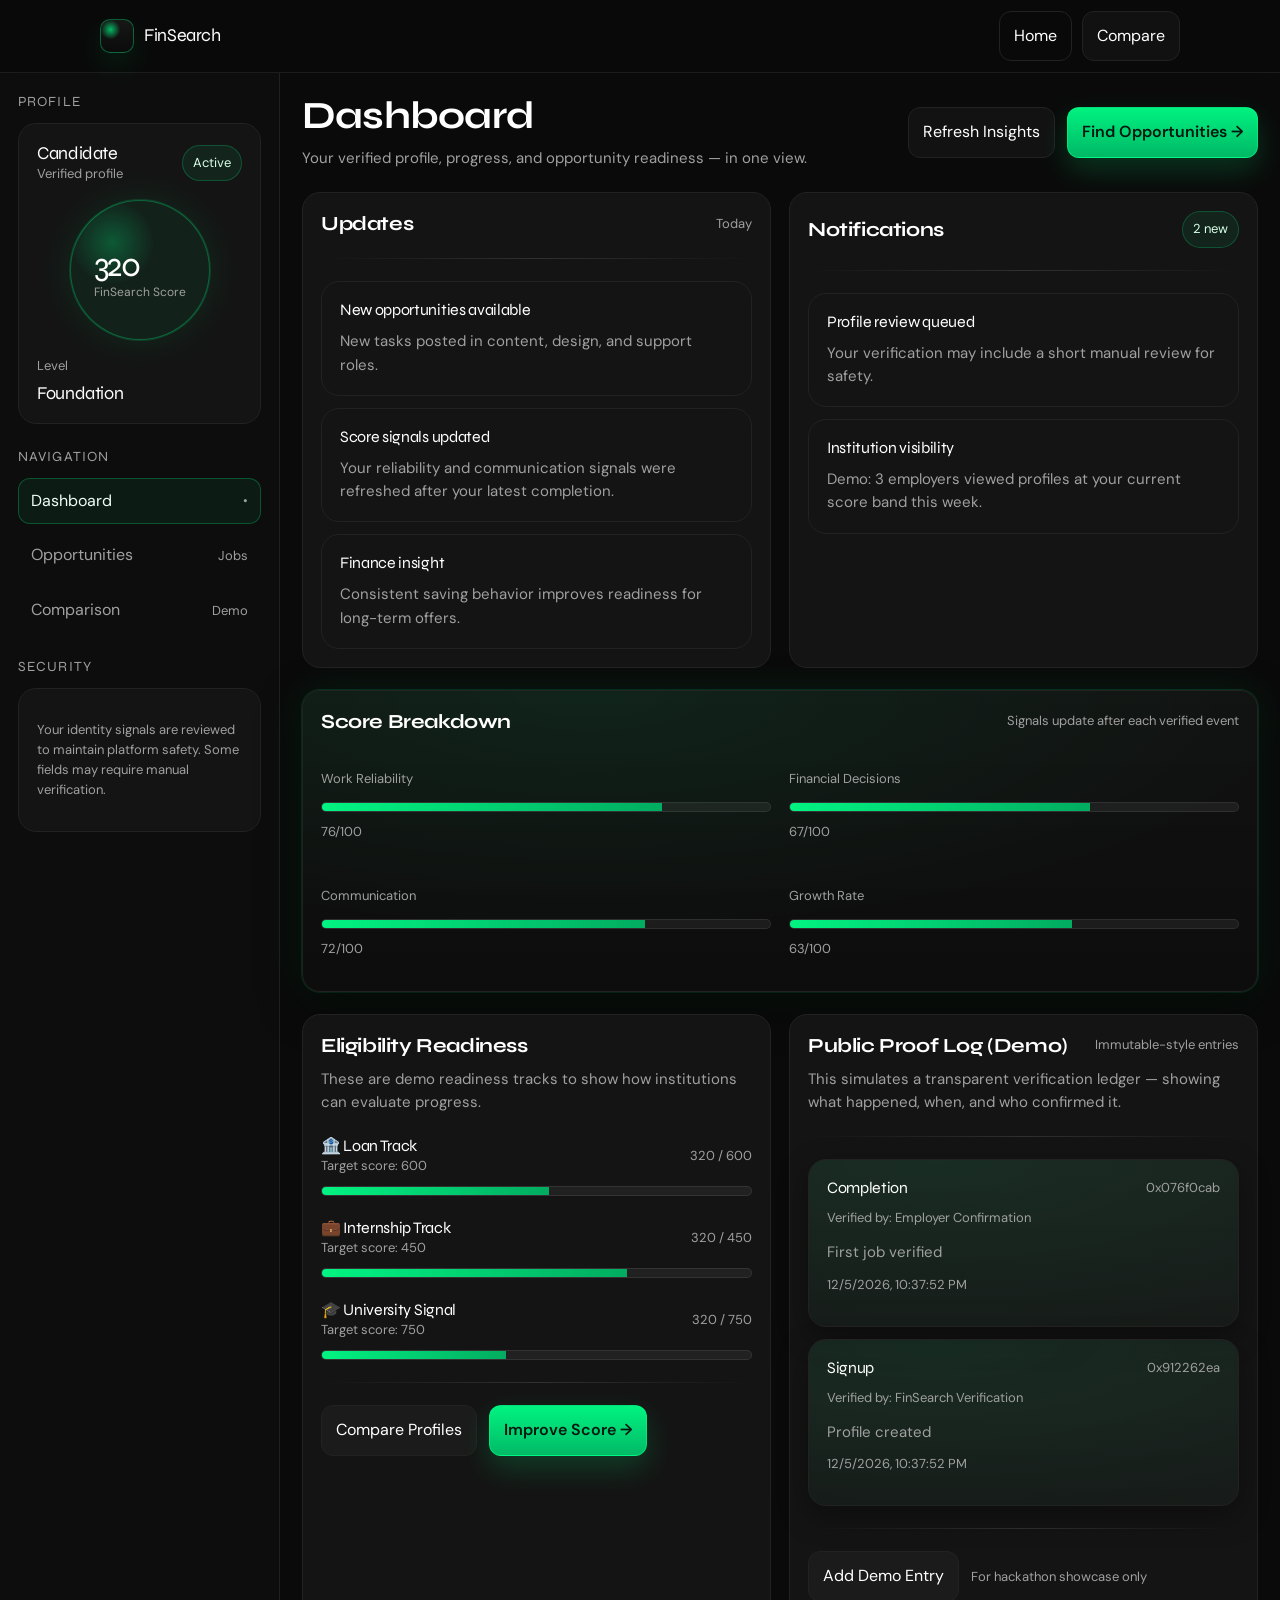
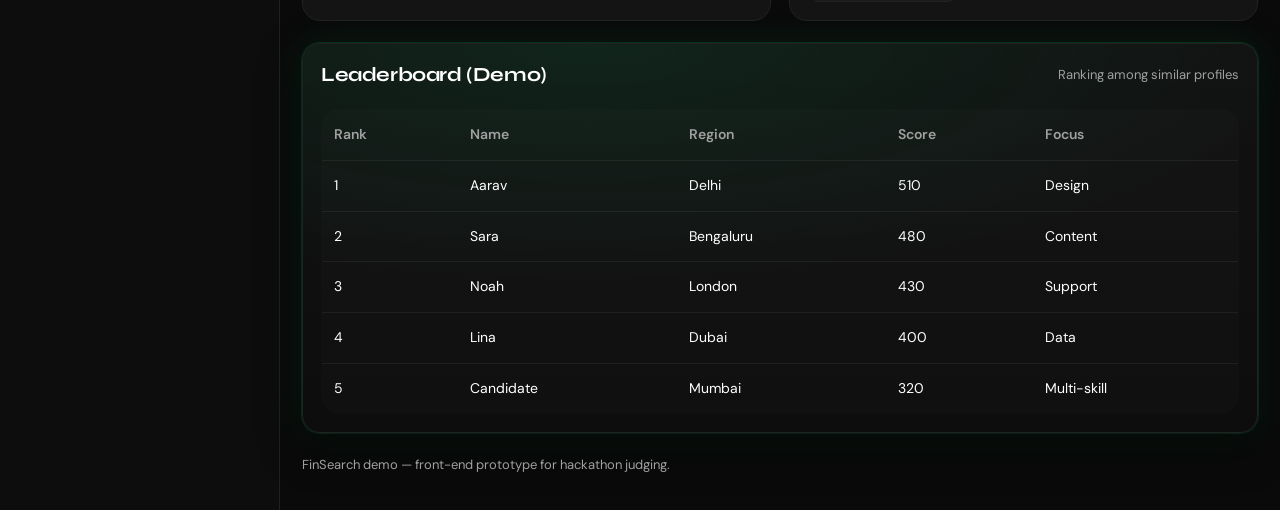
==== pages/dashboard.html @ dffbdb9d "Initial project setup and core structure" ====
<!DOCTYPE html>
<html lang="en">
<head>
  <meta charset="UTF-8" />
  <title>FinSearch — Dashboard</title>
  <meta name="viewport" content="width=device-width, initial-scale=1.0" />

  <!-- Fonts -->
  <link href="https://fonts.googleapis.com/css2?family=Syne:wght@700;800&family=DM+Sans:wght@400;500&display=swap" rel="stylesheet">

  <!-- Global CSS -->
  <link rel="stylesheet" href="../css/style.css">
</head>

<body class="page">

  <!-- ================= NAVBAR ================= -->
  <header class="navbar">
    <div class="container inner">
      <div class="brand">
        <div class="brand-mark"></div>
        <span>FinSearch</span>
      </div>

      <div class="nav-actions">
        <a class="btn ghost" href="../index.html">Home</a>
        <a class="btn" href="comparison.html">Compare</a>
      </div>
    </div>
  </header>

  <!-- ================= APP SHELL ================= -->
  <div class="app">

    <!-- ========== SIDEBAR ========== -->
    <aside class="sidebar">
      <p class="side-title">Profile</p>

      <div class="card simple">
        <div class="space-between">
          <div>
            <div class="h3" style="font-size:18px;" id="userName">User</div>
            <div class="small" id="userMeta">Verified profile</div>
          </div>
          <span class="badge">Active</span>
        </div>

        <div class="center mt-16">
          <div class="score-ring">
            <div>
              <div class="val" id="scoreVal">0</div>
              <div class="lbl">FinSearch Score</div>
            </div>
          </div>
        </div>

        <div class="mt-16">
          <div class="small">Level</div>
          <div class="h3" style="font-size:18px; margin-top:6px;" id="levelText">Foundation</div>
        </div>
      </div>

      <div class="mt-22">
        <p class="side-title">Navigation</p>
        <div class="side-nav">
          <a class="side-link active" href="dashboard.html">
            <span>Dashboard</span><span class="small">•</span>
          </a>
          <a class="side-link" href="job-match.html">
            <span>Opportunities</span><span class="small">Jobs</span>
          </a>
          <a class="side-link" href="comparison.html">
            <span>Comparison</span><span class="small">Demo</span>
          </a>
        </div>
      </div>

      <div class="mt-22">
        <p class="side-title">Security</p>
        <div class="card simple">
          <p class="small">
            Your identity signals are reviewed to maintain platform safety.
            Some fields may require manual verification.
          </p>
        </div>
      </div>
    </aside>

    <!-- ========== MAIN CONTENT ========== -->
    <main class="main">
      <div class="space-between">
        <div>
          <h1 class="h2">Dashboard</h1>
          <p class="p mt-10">Your verified profile, progress, and opportunity readiness — in one view.</p>
        </div>
        <div class="row">
          <button class="btn" id="refreshBtn">Refresh Insights</button>
          <a class="btn primary" href="job-match.html">Find Opportunities →</a>
        </div>
      </div>

      <!-- TOP GRID -->
      <div class="grid grid-2 mt-22">

        <!-- NEWS / FEED -->
        <div class="card simple">
          <div class="space-between">
            <h3 class="h3">Updates</h3>
            <span class="small">Today</span>
          </div>

          <div class="divider"></div>

          <div class="grid" style="gap:12px;" id="feed">
            <!-- Feed items inserted by JS -->
          </div>
        </div>

        <!-- NOTIFICATIONS -->
        <div class="card simple">
          <div class="space-between">
            <h3 class="h3">Notifications</h3>
            <span class="badge" id="notifCount">0 new</span>
          </div>

          <div class="divider"></div>

          <div class="grid" style="gap:12px;" id="notifs">
            <!-- Notifications inserted by JS -->
          </div>
        </div>

      </div>

      <!-- SCORE BREAKDOWN -->
      <div class="card glow mt-22">
        <div class="space-between">
          <h3 class="h3">Score Breakdown</h3>
          <span class="small">Signals update after each verified event</span>
        </div>

        <div class="grid grid-2 mt-22">
          <div>
            <p class="small">Work Reliability</p>
            <div class="progress mt-10"><span id="b1"></span></div>
            <p class="small mt-10" id="b1t">0/100</p>
          </div>

          <div>
            <p class="small">Financial Decisions</p>
            <div class="progress mt-10"><span id="b2"></span></div>
            <p class="small mt-10" id="b2t">0/100</p>
          </div>

          <div>
            <p class="small">Communication</p>
            <div class="progress mt-10"><span id="b3"></span></div>
            <p class="small mt-10" id="b3t">0/100</p>
          </div>

          <div>
            <p class="small">Growth Rate</p>
            <div class="progress mt-10"><span id="b4"></span></div>
            <p class="small mt-10" id="b4t">0/100</p>
          </div>
        </div>
      </div>

      <!-- ELIGIBILITY + PROOF LOG -->
      <div class="grid grid-2 mt-22">

        <!-- Eligibility -->
        <div class="card simple">
          <h3 class="h3">Eligibility Readiness</h3>
          <p class="p mt-10">
            These are demo readiness tracks to show how institutions can evaluate progress.
          </p>

          <div class="mt-22">
            <div class="space-between">
              <div>
                <div class="h3" style="font-size:16px;">🏦 Loan Track</div>
                <div class="small">Target score: 600</div>
              </div>
              <div class="small" id="loanText">0 / 600</div>
            </div>
            <div class="progress mt-10"><span id="loanBar"></span></div>
          </div>

          <div class="mt-22">
            <div class="space-between">
              <div>
                <div class="h3" style="font-size:16px;">💼 Internship Track</div>
                <div class="small">Target score: 450</div>
              </div>
              <div class="small" id="internText">0 / 450</div>
            </div>
            <div class="progress mt-10"><span id="internBar"></span></div>
          </div>

          <div class="mt-22">
            <div class="space-between">
              <div>
                <div class="h3" style="font-size:16px;">🎓 University Signal</div>
                <div class="small">Target score: 750</div>
              </div>
              <div class="small" id="uniText">0 / 750</div>
            </div>
            <div class="progress mt-10"><span id="uniBar"></span></div>
          </div>

          <div class="divider"></div>

          <div class="row">
            <a class="btn" href="comparison.html">Compare Profiles</a>
            <a class="btn primary" href="job-match.html">Improve Score →</a>
          </div>
        </div>

        <!-- Proof / “Chain” Log -->
        <div class="card simple">
          <div class="space-between">
            <h3 class="h3">Public Proof Log (Demo)</h3>
            <span class="small">Immutable-style entries</span>
          </div>
          <p class="p mt-10">
            This simulates a transparent verification ledger — showing what happened, when, and who confirmed it.
          </p>

          <div class="divider"></div>

          <div class="grid" style="gap:12px;" id="ledger">
            <!-- Ledger blocks inserted by JS -->
          </div>

          <div class="divider"></div>

          <div class="row">
            <button class="btn" id="addBlockBtn">Add Demo Entry</button>
            <span class="small">For hackathon showcase only</span>
          </div>
        </div>

      </div>

      <!-- LEADERBOARD PREVIEW -->
      <div class="card glow mt-22">
        <div class="space-between">
          <h3 class="h3">Leaderboard (Demo)</h3>
          <span class="small">Ranking among similar profiles</span>
        </div>

        <table class="table mt-22" aria-label="leaderboard">
          <thead>
            <tr>
              <th>Rank</th>
              <th>Name</th>
              <th>Region</th>
              <th>Score</th>
              <th>Focus</th>
            </tr>
          </thead>
          <tbody id="leaderRows">
            <!-- Rows inserted by JS -->
          </tbody>
        </table>
      </div>

      <div class="mt-22">
        <p class="small">FinSearch demo — front-end prototype for hackathon judging.</p>
      </div>

    </main>
  </div>

  <script>
    // ---------- Load core data ----------
    const user = JSON.parse(localStorage.getItem("finsearchUser")) || { name: "Candidate", dob: "", email: "" };
    const score = parseInt(localStorage.getItem("finsearchScore") || "320", 10);

    document.getElementById("userName").textContent = user.name || "User";
    document.getElementById("userMeta").textContent = user.email ? user.email : "Verified profile";
    document.getElementById("scoreVal").textContent = String(score);

    // ---------- Level system (designed for 50+ years) ----------
    // Corporate framing: "tiers" not "game levels"
    function getTier(s){
      if (s < 450) return { name: "Foundation", note: "Early verified history" };
      if (s < 600) return { name: "Momentum", note: "Consistent proof building" };
      if (s < 750) return { name: "Established", note: "Institution-ready signals" };
      if (s < 900) return { name: "Advanced", note: "High trust profile" };
      return { name: "Elite", note: "Long-term excellence" };
    }
    const tier = getTier(score);
    document.getElementById("levelText").textContent = tier.name;

    // ---------- Feed + Notifs ----------
    const feedItems = [
      { title: "New opportunities available", body: "New tasks posted in content, design, and support roles." },
      { title: "Score signals updated", body: "Your reliability and communication signals were refreshed after your latest completion." },
      { title: "Finance insight", body: "Consistent saving behavior improves readiness for long-term offers." }
    ];

    const notifItems = [
      { title: "Profile review queued", body: "Your verification may include a short manual review for safety." },
      { title: "Institution visibility", body: "Demo: 3 employers viewed profiles at your current score band this week." }
    ];

    function renderList(containerId, items){
      const el = document.getElementById(containerId);
      el.innerHTML = "";
      items.forEach(i => {
        const card = document.createElement("div");
        card.className = "card simple";
        card.innerHTML = `
          <div class="h3" style="font-size:16px;">${i.title}</div>
          <p class="p mt-10">${i.body}</p>
        `;
        el.appendChild(card);
      });
    }

    renderList("feed", feedItems);
    renderList("notifs", notifItems);
    document.getElementById("notifCount").textContent = `${notifItems.length} new`;

    // ---------- Breakdown (demo but consistent) ----------
    // Derive signal bars from score (stable, not random)
    const reliability = Math.min(95, 60 + Math.floor(score / 20));
    const finance = Math.min(92, 55 + Math.floor(score / 25));
    const communication = Math.min(94, 58 + Math.floor(score / 22));
    const growth = Math.min(90, 52 + Math.floor(score / 28));

    function setBar(id, textId, value){
      document.getElementById(id).style.width = value + "%";
      document.getElementById(textId).textContent = `${value}/100`;
    }
    setBar("b1", "b1t", reliability);
    setBar("b2", "b2t", finance);
    setBar("b3", "b3t", communication);
    setBar("b4", "b4t", growth);

    // ---------- Eligibility ----------
    function setTrack(barId, textId, s, target){
      const pct = Math.max(0, Math.min(1, s/target)) * 100;
      document.getElementById(barId).style.width = pct.toFixed(0) + "%";
      document.getElementById(textId).textContent = `${s} / ${target}`;
    }
    setTrack("loanBar", "loanText", score, 600);
    setTrack("internBar", "internText", score, 450);
    setTrack("uniBar", "uniText", score, 750);

    // ---------- Ledger (demo “chain”) ----------
    const ledgerKey = "finsearchLedger";

    function hashLike(text){
      // Simple demo hash (NOT cryptographic). Looks like an on-chain id for UI.
      let h = 0;
      for (let i=0;i<text.length;i++) h = (h * 31 + text.charCodeAt(i)) >>> 0;
      return "0x" + h.toString(16).padStart(8, "0");
    }

    function loadLedger(){
      return JSON.parse(localStorage.getItem(ledgerKey) || "null") || [
        { type: "Signup", by: "FinSearch Verification", city: "—", meta: "Profile created", ts: new Date().toISOString() },
        { type: "Completion", by: "Employer Confirmation", city: "—", meta: "First job verified", ts: new Date().toISOString() }
      ];
    }

    function saveLedger(list){
      localStorage.setItem(ledgerKey, JSON.stringify(list));
    }

    function renderLedger(){
      const list = loadLedger();
      const el = document.getElementById("ledger");
      el.innerHTML = "";

      list.slice().reverse().slice(0, 6).forEach((b, idx) => {
        const id = hashLike(b.type + b.by + b.ts + idx);
        const item = document.createElement("div");
        item.className = "card";
        item.innerHTML = `
          <div class="space-between">
            <div class="h3" style="font-size:16px;">${b.type}</div>
            <span class="small">${id}</span>
          </div>
          <p class="small mt-10">Verified by: ${b.by}</p>
          <p class="p mt-10">${b.meta}</p>
          <p class="small mt-10">${new Date(b.ts).toLocaleString()}</p>
        `;
        el.appendChild(item);
      });
    }

    renderLedger();

    document.getElementById("addBlockBtn").addEventListener("click", () => {
      const list = loadLedger();
      list.push({
        type: "Signal Update",
        by: "Automated Scoring Engine",
        city: "—",
        meta: "Score signals refreshed after recent activity",
        ts: new Date().toISOString()
      });
      saveLedger(list);
      renderLedger();
      alert("Demo entry added to Proof Log.");
    });

    // ---------- Leaderboard (demo) ----------
    const leaderboard = [
      { name: "Aarav", region: "Delhi", score: 510, focus: "Design" },
      { name: "Sara", region: "Bengaluru", score: 480, focus: "Content" },
      { name: user.name || "You", region: "Mumbai", score: score, focus: "Multi-skill" },
      { name: "Noah", region: "London", score: 430, focus: "Support" },
      { name: "Lina", region: "Dubai", score: 400, focus: "Data" }
    ].sort((a,b)=> b.score - a.score);

    const tbody = document.getElementById("leaderRows");
    tbody.innerHTML = "";
    leaderboard.forEach((p, i) => {
      const tr = document.createElement("tr");
      tr.innerHTML = `
        <td>${i+1}</td>
        <td>${p.name}</td>
        <td>${p.region}</td>
        <td>${p.score}</td>
        <td>${p.focus}</td>
      `;
      tbody.appendChild(tr);
    });

    // ---------- Refresh button ----------
    document.getElementById("refreshBtn").addEventListener("click", () => {
      alert("Insights refreshed (demo).");
    });
  </script>

</body>
</html>
---- css/style.css ----
/* =========================================================
   FinSearch — Global Styles (Corporate, Sleek, Consistent)
   Theme: Dark + Emerald accent (trust + modern fintech)
   Fonts: Syne (display) + DM Sans (body)
   ========================================================= */

/* ---------- CSS Reset (modern minimal) ---------- */
*,
*::before,
*::after { box-sizing: border-box; }

html, body { height: 100%; }

body {
  margin: 0;
  font-family: "DM Sans", system-ui, -apple-system, Segoe UI, Roboto, Arial, sans-serif;
  background: #0A0A0A;
  color: #FFFFFF;
  line-height: 1.55;
  -webkit-font-smoothing: antialiased;
  -moz-osx-font-smoothing: grayscale;
}

img { max-width: 100%; display: block; }
a { color: inherit; text-decoration: none; }
button, input, select, textarea { font: inherit; color: inherit; }
::selection { background: rgba(0, 255, 135, 0.25); }

/* ---------- Design Tokens ---------- */
:root{
  /* Colors */
  --bg: #0A0A0A;
  --card: #141414;
  --card-2: #101010;
  --border: #222222;

  --text: #FFFFFF;
  --muted: #A0A0A0;
  --muted-2: #777777;

  --primary: #00FF87;     /* Emerald accent */
  --secondary: #FFD700;   /* Gold accent */
  --danger: #FF4D4D;
  --ok: #39FF88;

  /* Effects */
  --shadow: 0 14px 40px rgba(0,0,0,0.55);
  --shadow-soft: 0 10px 30px rgba(0,0,0,0.35);
  --glow: 0 0 0 1px rgba(0,255,135,0.15), 0 0 40px rgba(0,255,135,0.10);

  /* Radius + Spacing */
  --r-lg: 18px;
  --r-md: 14px;
  --r-sm: 10px;

  --container: 1120px;

  /* Typography */
  --display: "Syne", system-ui, -apple-system, Segoe UI, Roboto, Arial, sans-serif;
}

/* ---------- Layout Helpers ---------- */
.container{
  width: 100%;
  max-width: var(--container);
  margin: 0 auto;
  padding: 0 20px;
}

.page{
  min-height: 100vh;
  display: flex;
  flex-direction: column;
}

.section{ padding: 64px 0; }

.grid{
  display: grid;
  gap: 18px;
}

.grid-2{ grid-template-columns: repeat(2, minmax(0, 1fr)); }
.grid-3{ grid-template-columns: repeat(3, minmax(0, 1fr)); }

@media (max-width: 900px){
  .grid-2, .grid-3{ grid-template-columns: 1fr; }
  .section{ padding: 44px 0; }
}

/* ---------- Typography ---------- */
.h1, .h2, .h3{
  font-family: var(--display);
  letter-spacing: -0.02em;
  margin: 0;
}

.h1{ font-size: clamp(34px, 4vw, 58px); line-height: 1.05; }
.h2{ font-size: clamp(26px, 3vw, 40px); line-height: 1.1; }
.h3{ font-size: 20px; line-height: 1.25; }

.p{ margin: 0; color: var(--muted); font-size: 15px; }
.small{ font-size: 13px; color: var(--muted); }

.kicker{
  display: inline-flex;
  align-items: center;
  gap: 8px;
  font-size: 13px;
  color: var(--muted);
  letter-spacing: 0.06em;
  text-transform: uppercase;
}

.divider{
  height: 1px;
  background: linear-gradient(90deg, transparent, rgba(255,255,255,0.12), transparent);
  margin: 22px 0;
}

/* ---------- Surfaces ---------- */
.card{
  background: radial-gradient(1200px 400px at 30% 0%, rgba(0,255,135,0.08), transparent 60%),
              linear-gradient(180deg, rgba(255,255,255,0.03), rgba(255,255,255,0.01));
  border: 1px solid var(--border);
  border-radius: var(--r-lg);
  padding: 18px;
  box-shadow: var(--shadow-soft);
}

.card.simple{
  background: var(--card);
  box-shadow: none;
}

.card.glow{
  box-shadow: var(--shadow), var(--glow);
}

.badge{
  display: inline-flex;
  align-items: center;
  gap: 8px;
  padding: 7px 10px;
  border: 1px solid rgba(0,255,135,0.22);
  background: rgba(0,255,135,0.07);
  border-radius: 999px;
  font-size: 13px;
  color: #D8FFE8;
}

.tag{
  display: inline-flex;
  align-items: center;
  padding: 8px 10px;
  border: 1px solid var(--border);
  border-radius: 999px;
  background: rgba(255,255,255,0.02);
  color: var(--muted);
  font-size: 13px;
  cursor: pointer;
  user-select: none;
  transition: transform 120ms ease, border-color 120ms ease;
}
.tag:hover{ transform: translateY(-1px); border-color: rgba(0,255,135,0.35); }
.tag.active{
  border-color: rgba(0,255,135,0.55);
  background: rgba(0,255,135,0.10);
  color: #EFFFF7;
}

/* ---------- Buttons ---------- */
.btn{
  display: inline-flex;
  align-items: center;
  justify-content: center;
  gap: 10px;
  padding: 12px 14px;
  border-radius: 12px;
  border: 1px solid var(--border);
  background: rgba(255,255,255,0.03);
  color: var(--text);
  cursor: pointer;
  transition: transform 120ms ease, border-color 120ms ease, background 120ms ease, box-shadow 120ms ease;
  user-select: none;
}

.btn:hover{
  transform: translateY(-1px);
  border-color: rgba(255,255,255,0.18);
}

.btn:active{ transform: translateY(0px); }

.btn.primary{
  background: linear-gradient(180deg, rgba(0,255,135,0.95), rgba(0,200,110,0.92));
  color: #03180F;
  border-color: rgba(0,255,135,0.55);
  box-shadow: 0 12px 30px rgba(0,255,135,0.18);
  font-weight: 600;
}

.btn.primary:hover{
  border-color: rgba(0,255,135,0.9);
  box-shadow: 0 14px 38px rgba(0,255,135,0.22);
}

.btn.ghost{
  background: transparent;
}

.btn.gold{
  background: linear-gradient(180deg, rgba(255,215,0,0.92), rgba(190,150,0,0.92));
  color: #120F03;
  border-color: rgba(255,215,0,0.5);
  font-weight: 700;
}

.btn.block{ width: 100%; }

/* ---------- Forms ---------- */
.field{
  display: grid;
  gap: 8px;
}

.label{
  font-size: 13px;
  color: var(--muted);
}

.input, .select, .textarea{
  width: 100%;
  background: rgba(255,255,255,0.02);
  border: 1px solid var(--border);
  border-radius: 12px;
  padding: 12px 12px;
  outline: none;
  transition: border-color 120ms ease, box-shadow 120ms ease;
}

.textarea{ min-height: 110px; resize: vertical; }

.input:focus, .select:focus, .textarea:focus{
  border-color: rgba(0,255,135,0.55);
  box-shadow: 0 0 0 4px rgba(0,255,135,0.10);
}

.helper{
  font-size: 12px;
  color: var(--muted-2);
}

.hr{
  height: 1px;
  background: rgba(255,255,255,0.08);
  margin: 18px 0;
}

/* ---------- Navbar ---------- */
.navbar{
  position: sticky;
  top: 0;
  z-index: 40;
  backdrop-filter: blur(10px);
  background: rgba(10,10,10,0.65);
  border-bottom: 1px solid rgba(255,255,255,0.08);
}

.navbar .inner{
  height: 72px;
  display: flex;
  align-items: center;
  justify-content: space-between;
}

.brand{
  display: flex;
  align-items: center;
  gap: 10px;
  font-family: var(--display);
  letter-spacing: -0.02em;
  font-size: 18px;
}

.brand-mark{
  width: 34px;
  height: 34px;
  border-radius: 10px;
  border: 1px solid rgba(0,255,135,0.35);
  background:
    radial-gradient(14px 14px at 30% 30%, rgba(0,255,135,0.7), transparent 70%),
    linear-gradient(180deg, rgba(255,255,255,0.06), rgba(255,255,255,0.01));
  box-shadow: 0 12px 30px rgba(0,255,135,0.10);
}

.navlinks{
  display: flex;
  align-items: center;
  gap: 18px;
  color: var(--muted);
  font-size: 14px;
}

.navlinks a{
  padding: 8px 10px;
  border-radius: 10px;
  transition: background 120ms ease, color 120ms ease;
}

.navlinks a:hover{
  background: rgba(255,255,255,0.04);
  color: #EDEDED;
}

.nav-actions{
  display: flex;
  align-items: center;
  gap: 10px;
}

@media (max-width: 900px){
  .navlinks{ display: none; }
}

/* ---------- Hero / Landing ---------- */
.hero{
  padding: 72px 0 24px;
}

.hero-wrap{
  display: grid;
  gap: 22px;
  align-items: start;
}

.hero-title{
  font-family: var(--display);
  font-size: clamp(34px, 4.4vw, 64px);
  line-height: 1.02;
  letter-spacing: -0.03em;
  margin: 0;
}

.hero-sub{
  max-width: 64ch;
  color: var(--muted);
  font-size: 16px;
  margin: 0;
}

.hero-cta{
  display: flex;
  gap: 12px;
  flex-wrap: wrap;
}

.stat{
  padding: 16px;
  border-radius: var(--r-lg);
  border: 1px solid var(--border);
  background: rgba(255,255,255,0.02);
}

.stat .num{
  font-family: var(--display);
  font-size: 24px;
  letter-spacing: -0.02em;
}
.stat .cap{ color: var(--muted); font-size: 13px; margin-top: 6px; }

/* ---------- Auth Modal / Panels ---------- */
.auth-shell{
  display: grid;
  grid-template-columns: 1.2fr 1fr;
  gap: 18px;
  align-items: stretch;
}

@media (max-width: 980px){
  .auth-shell{ grid-template-columns: 1fr; }
}

.tabbar{
  display: inline-flex;
  border: 1px solid var(--border);
  background: rgba(255,255,255,0.02);
  border-radius: 12px;
  padding: 4px;
  gap: 4px;
}

.tab{
  padding: 10px 12px;
  border-radius: 10px;
  font-size: 14px;
  color: var(--muted);
  cursor: pointer;
  user-select: none;
  transition: background 120ms ease, color 120ms ease, border-color 120ms ease;
}

.tab.active{
  background: rgba(0,255,135,0.10);
  color: #EFFFF7;
  border: 1px solid rgba(0,255,135,0.25);
}

/* ---------- Dashboard Layout ---------- */
.app{
  display: grid;
  grid-template-columns: 280px 1fr;
  min-height: calc(100vh - 72px);
}

.sidebar{
  border-right: 1px solid rgba(255,255,255,0.08);
  background: rgba(255,255,255,0.01);
  padding: 18px;
}

.side-title{
  font-family: var(--display);
  font-size: 14px;
  color: var(--muted);
  letter-spacing: 0.08em;
  text-transform: uppercase;
  margin: 0 0 10px;
}

.side-nav{
  display: grid;
  gap: 8px;
}

.side-link{
  display: flex;
  align-items: center;
  justify-content: space-between;
  padding: 10px 12px;
  border-radius: 12px;
  border: 1px solid transparent;
  color: var(--muted);
  transition: background 120ms ease, color 120ms ease, border-color 120ms ease;
}
.side-link:hover{
  background: rgba(255,255,255,0.03);
  color: #EFEFEF;
}
.side-link.active{
  border-color: rgba(0,255,135,0.25);
  background: rgba(0,255,135,0.06);
  color: #EFFFF7;
}

.main{
  padding: 22px;
}

@media (max-width: 980px){
  .app{ grid-template-columns: 1fr; }
  .sidebar{ display: none; }
  .main{ padding: 18px; }
}

/* ---------- Score Ring ---------- */
.score-ring{
  width: 140px;
  height: 140px;
  border-radius: 999px;
  border: 1px solid rgba(0,255,135,0.30);
  background:
    radial-gradient(60px 60px at 30% 30%, rgba(0,255,135,0.25), transparent 70%),
    rgba(0,255,135,0.06);
  display: grid;
  place-items: center;
  box-shadow: var(--glow);
}

.score-ring .val{
  font-family: var(--display);
  font-size: 34px;
  letter-spacing: -0.03em;
}
.score-ring .lbl{
  margin-top: -8px;
  font-size: 12px;
  color: var(--muted);
}

/* ---------- Progress Bars ---------- */
.progress{
  height: 10px;
  border-radius: 999px;
  background: rgba(255,255,255,0.06);
  border: 1px solid rgba(255,255,255,0.08);
  overflow: hidden;
}

.progress > span{
  display: block;
  height: 100%;
  width: 0%;
  background: linear-gradient(90deg, rgba(0,255,135,0.95), rgba(0,180,100,0.95));
}

/* ---------- Tables (Comparison, Leaderboard) ---------- */
.table{
  width: 100%;
  border-collapse: collapse;
  overflow: hidden;
  border-radius: var(--r-lg);
  border: 1px solid var(--border);
  background: rgba(255,255,255,0.01);
}

.table th, .table td{
  padding: 14px 12px;
  border-bottom: 1px solid rgba(255,255,255,0.06);
  text-align: left;
  font-size: 14px;
}

.table th{ color: var(--muted); font-weight: 600; }
.table tr:last-child td{ border-bottom: none; }

/* ---------- Animations ---------- */
@keyframes fadeUp {
  from { opacity: 0; transform: translateY(10px); }
  to   { opacity: 1; transform: translateY(0px); }
}

@keyframes pop {
  0% { transform: scale(0.96); opacity: 0; }
  60% { transform: scale(1.02); opacity: 1; }
  100% { transform: scale(1); }
}

.anim-fadeUp{ animation: fadeUp 600ms ease both; }
.anim-pop{ animation: pop 420ms ease both; }

/* ---------- Utility ---------- */
.row{ display: flex; gap: 12px; align-items: center; flex-wrap: wrap; }
.space-between{ display: flex; justify-content: space-between; align-items: center; gap: 12px; }
.center{ display: grid; place-items: center; }
.mt-10{ margin-top: 10px; }
.mt-16{ margin-top: 16px; }
.mt-22{ margin-top: 22px; }
.mt-30{ margin-top: 30px; }
.hidden{ display: none !important; }
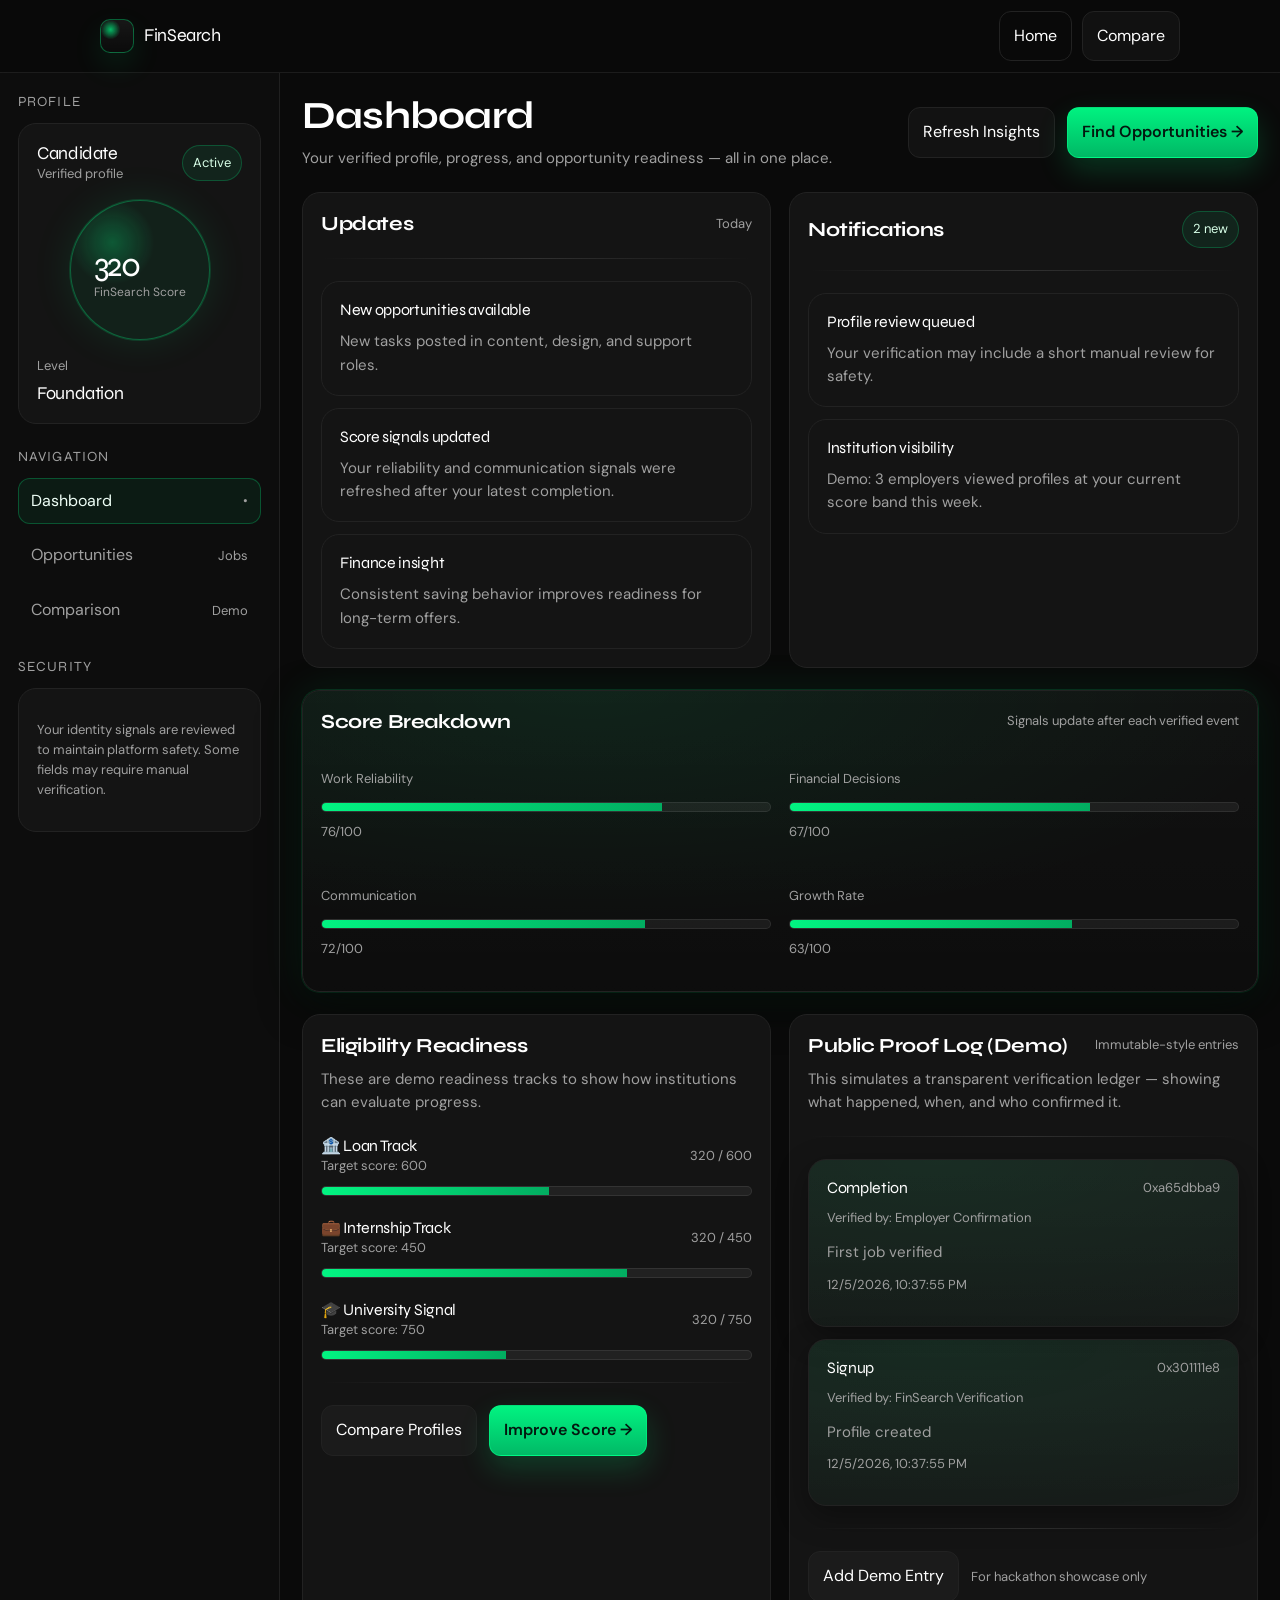
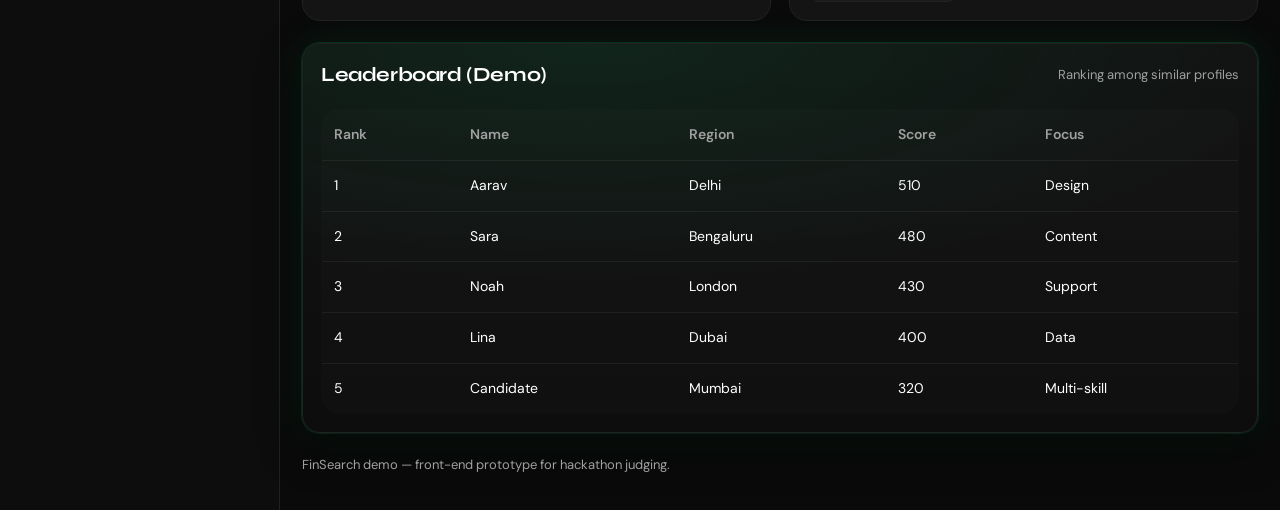
==== commit fc6b01f9: "Add scoring insights, dashboard views, and comparison flow" ====
--- a/pages/dashboard.html
+++ b/pages/dashboard.html
@@ -91,7 +91,7 @@
       <div class="space-between">
         <div>
           <h1 class="h2">Dashboard</h1>
-          <p class="p mt-10">Your verified profile, progress, and opportunity readiness — in one view.</p>
+          <p class="p mt-10">Your verified profile, progress, and opportunity readiness — all in one place.</p>
         </div>
         <div class="row">
           <button class="btn" id="refreshBtn">Refresh Insights</button>
